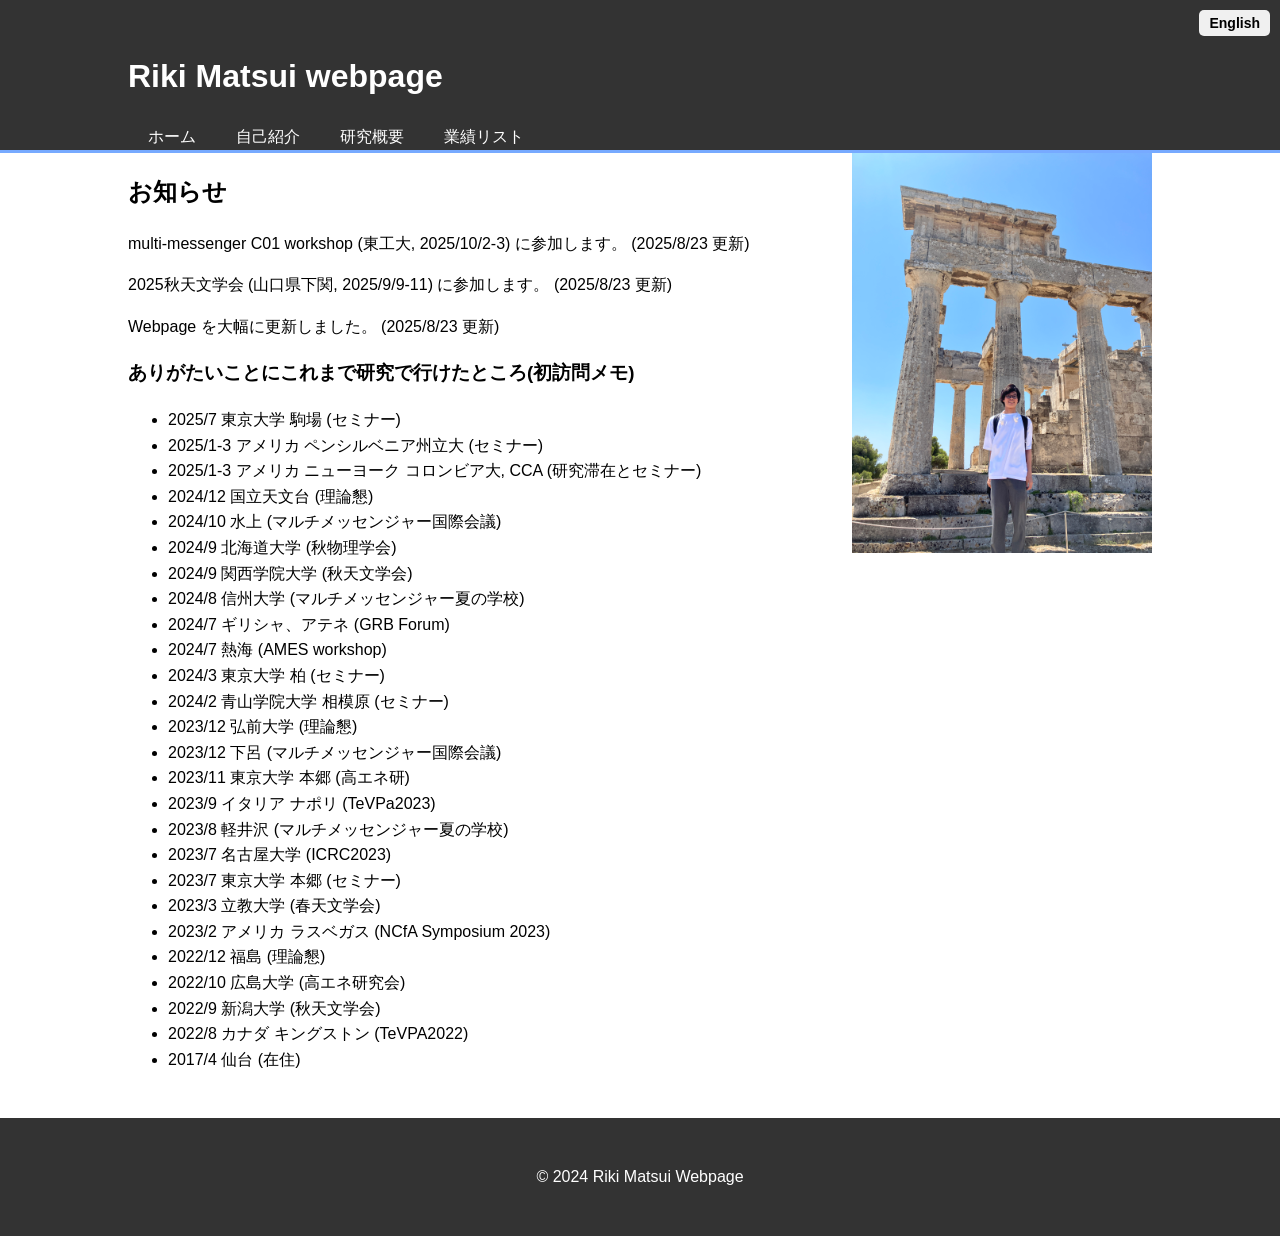
==== index.html @ 95a19906 "Update index.html" ====
<!DOCTYPE html>
<html lang="ja">
<head>
    <meta charset="UTF-8">
    <meta name="viewport" content="width=device-width, initial-scale=1.0">
    <title>Riki Matsui webpage</title>
    <link rel="stylesheet" href="./Japanese/style.css">
</head>
<body>
    <div class="language-switch">
        <a href="./English/index.html">English</a>
    </div>
    <header>
        <div class="container">
            <h1>Riki Matsui webpage</h1>
            <ul>
                <li><a href="index.html">ホーム</a></li>
                <li><a href="./Japanese/myself.html">自己紹介</a></li>
                <li><a href="./Japanese/research.html">研究概要</a></li>
                <li><a href="./Japanese/presentation.html">業績リスト</a></li>
            </ul>
        </div>
    </header>
    <div class="container">
        <img src="./photo.JPG" alt="ギリシャ エギナ島にて" class="image">
        <section id="about">
            <h2>お知らせ</h2>
            <p> multi-messenger C01 workshop (東工大, 2025/10/2-3) に参加します。 (2025/8/23 更新) </p>
            <p> 2025秋天文学会 (山口県下関, 2025/9/9-11) に参加します。 (2025/8/23 更新) </p>
            <p> Webpage を大幅に更新しました。 (2025/8/23 更新) </p>
        </section>

        </section>
            <h3>ありがたいことにこれまで研究で行けたところ(初訪問メモ)</h3>
            <ul>
                <li> 2025/7 東京大学 駒場 (セミナー)</a> </li>
                <li> 2025/1-3 アメリカ ペンシルベニア州立大 (セミナー)</a> </li>
                <li> 2025/1-3 アメリカ ニューヨーク コロンビア大, CCA (研究滞在とセミナー)</a> </li>
                <li> 2024/12 国立天文台 (理論懇)</a> </li>
                <li> 2024/10 水上 (マルチメッセンジャー国際会議)</a> </li>
                <li> 2024/9 北海道大学 (秋物理学会)</a> </li>
                <li> 2024/9 関西学院大学 (秋天文学会)</a> </li>
                <li> 2024/8 信州大学 (マルチメッセンジャー夏の学校)</a> </li>
                <li> 2024/7 ギリシャ、アテネ (GRB Forum)</a> </li>
                <li> 2024/7 熱海 (AMES workshop)</a> </li>
                <li> 2024/3 東京大学 柏 (セミナー)</a> </li>
                <li> 2024/2 青山学院大学 相模原 (セミナー)</a> </li>
                <li> 2023/12 弘前大学 (理論懇)</a> </li>
                <li> 2023/12 下呂 (マルチメッセンジャー国際会議)</a> </li>
                <li> 2023/11 東京大学 本郷 (高エネ研)</a> </li>
                <li> 2023/9 イタリア ナポリ (TeVPa2023)</a> </li>
                <li> 2023/8 軽井沢 (マルチメッセンジャー夏の学校)</a> </li>
                <li> 2023/7 名古屋大学 (ICRC2023)</a> </li>
                <li> 2023/7 東京大学 本郷 (セミナー)</a> </li>
                <li> 2023/3 立教大学 (春天文学会)</a> </li>
                <li> 2023/2 アメリカ ラスベガス (NCfA Symposium 2023)</a> </li>
                <li> 2022/12 福島 (理論懇)</a> </li>
                <li> 2022/10 広島大学 (高エネ研究会)</a> </li>
                <li> 2022/9 新潟大学 (秋天文学会)</a> </li>
                <li> 2022/8 カナダ キングストン (TeVPA2022)</a> </li>
                <li> 2017/4 仙台 (在住)</a> </li>

                </ul>
            
            
        </section>
    </div>
    <footer>
        <p>&copy; 2024 Riki Matsui Webpage</p>
    </footer>
</body>
</html>
---- Japanese/style.css ----
body {
    font-family: Arial, sans-serif;
    line-height: 1.6;
    margin: 0;
    padding: 0;
}
.container {
    width: 80%;
    margin: auto;
    overflow: hidden;
}
header {
    background: #333;
    color: #fff;
    padding-top: 30px;
    min-height: 70px;
    border-bottom: #77aaff 3px solid;
}
header a {
    color: #fff;
    text-decoration: none;
    text-transform: uppercase;
    font-size: 16px;
}
header ul {
    padding: 0;
    list-style: none;
}
header li {
    float: left;
    display: inline;
    padding: 0 20px 0 20px;
}
footer {
    background: #333;
    color: #fff;
    text-align: center;
    padding: 30px;
    margin-top: 30px;
}
.image {
    width: 300px;
    height: auto;
    float: right;
    margin-left: 20px;
}
.language-switch {
    position: absolute;
    top: 10px;
    right: 10px;
    z-index: 1000;
}

.language-switch a {
    text-decoration: none;
    color: #000;
    background-color: #f0f0f0;
    padding: 5px 10px;
    border-radius: 5px;
    font-size: 14px;
    font-weight: bold;
}

.language-switch a:hover {
    background-color: #ddd;
}
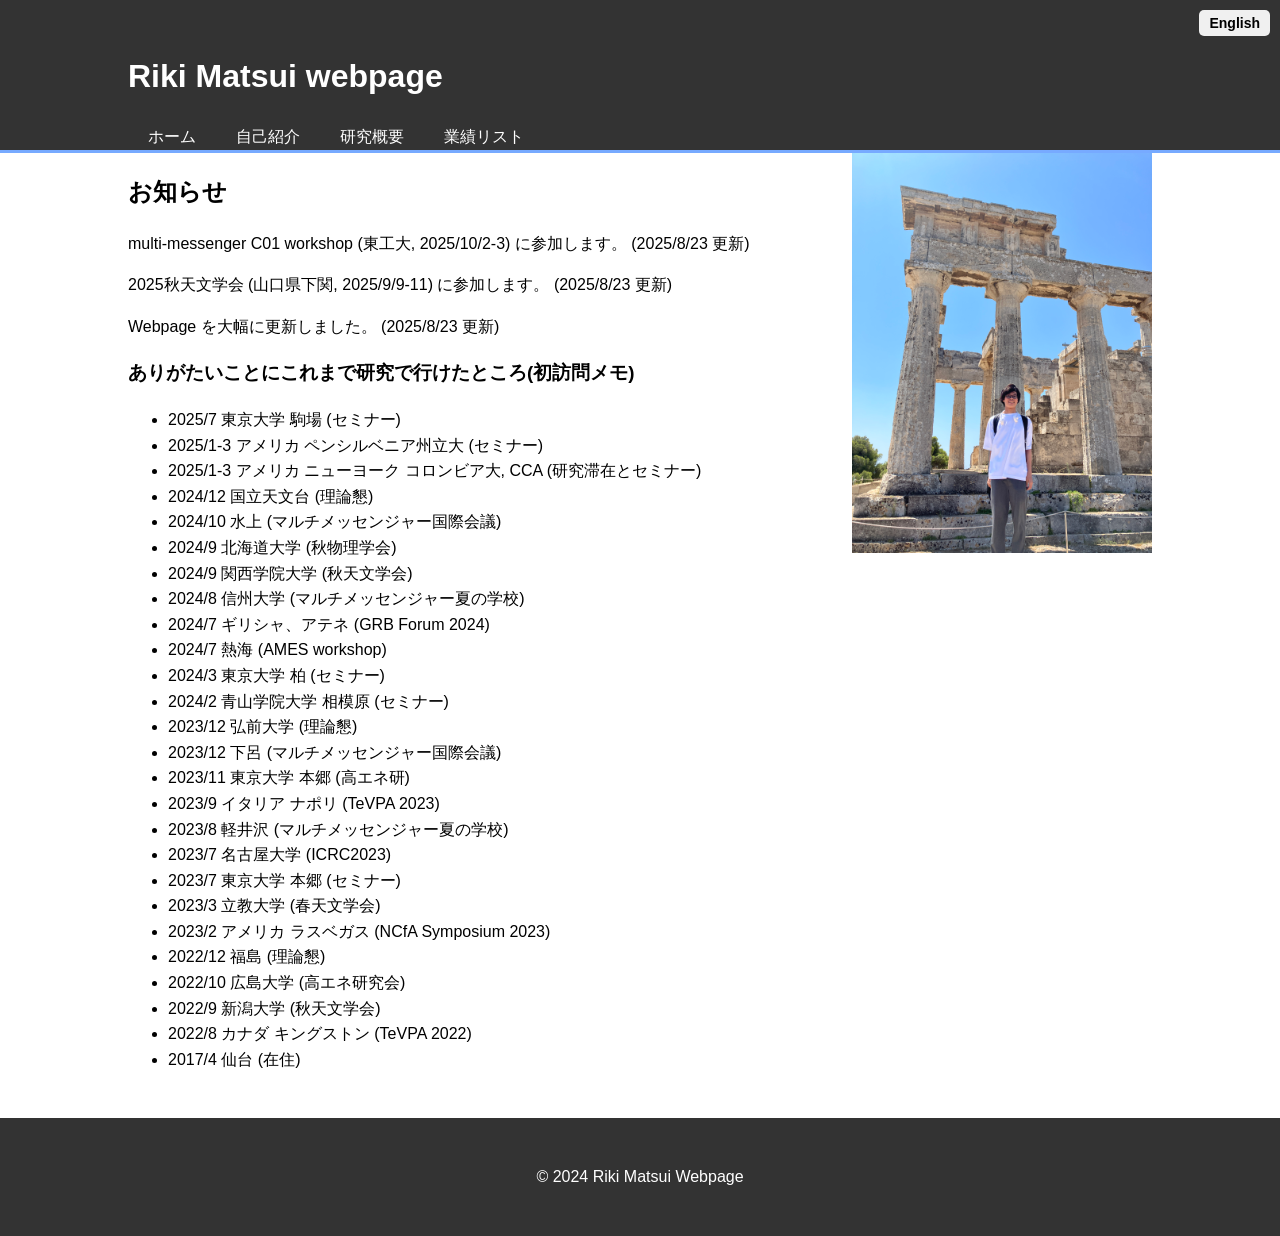
==== commit f98b840f: "update" ====
--- a/index.html
+++ b/index.html
@@ -41,14 +41,14 @@
                 <li> 2024/9 北海道大学 (秋物理学会)</a> </li>
                 <li> 2024/9 関西学院大学 (秋天文学会)</a> </li>
                 <li> 2024/8 信州大学 (マルチメッセンジャー夏の学校)</a> </li>
-                <li> 2024/7 ギリシャ、アテネ (GRB Forum)</a> </li>
+                <li> 2024/7 ギリシャ、アテネ (GRB Forum 2024)</a> </li>
                 <li> 2024/7 熱海 (AMES workshop)</a> </li>
                 <li> 2024/3 東京大学 柏 (セミナー)</a> </li>
                 <li> 2024/2 青山学院大学 相模原 (セミナー)</a> </li>
                 <li> 2023/12 弘前大学 (理論懇)</a> </li>
                 <li> 2023/12 下呂 (マルチメッセンジャー国際会議)</a> </li>
                 <li> 2023/11 東京大学 本郷 (高エネ研)</a> </li>
-                <li> 2023/9 イタリア ナポリ (TeVPa2023)</a> </li>
+                <li> 2023/9 イタリア ナポリ (TeVPA 2023)</a> </li>
                 <li> 2023/8 軽井沢 (マルチメッセンジャー夏の学校)</a> </li>
                 <li> 2023/7 名古屋大学 (ICRC2023)</a> </li>
                 <li> 2023/7 東京大学 本郷 (セミナー)</a> </li>
@@ -57,7 +57,7 @@
                 <li> 2022/12 福島 (理論懇)</a> </li>
                 <li> 2022/10 広島大学 (高エネ研究会)</a> </li>
                 <li> 2022/9 新潟大学 (秋天文学会)</a> </li>
-                <li> 2022/8 カナダ キングストン (TeVPA2022)</a> </li>
+                <li> 2022/8 カナダ キングストン (TeVPA 2022)</a> </li>
                 <li> 2017/4 仙台 (在住)</a> </li>
 
                 </ul>
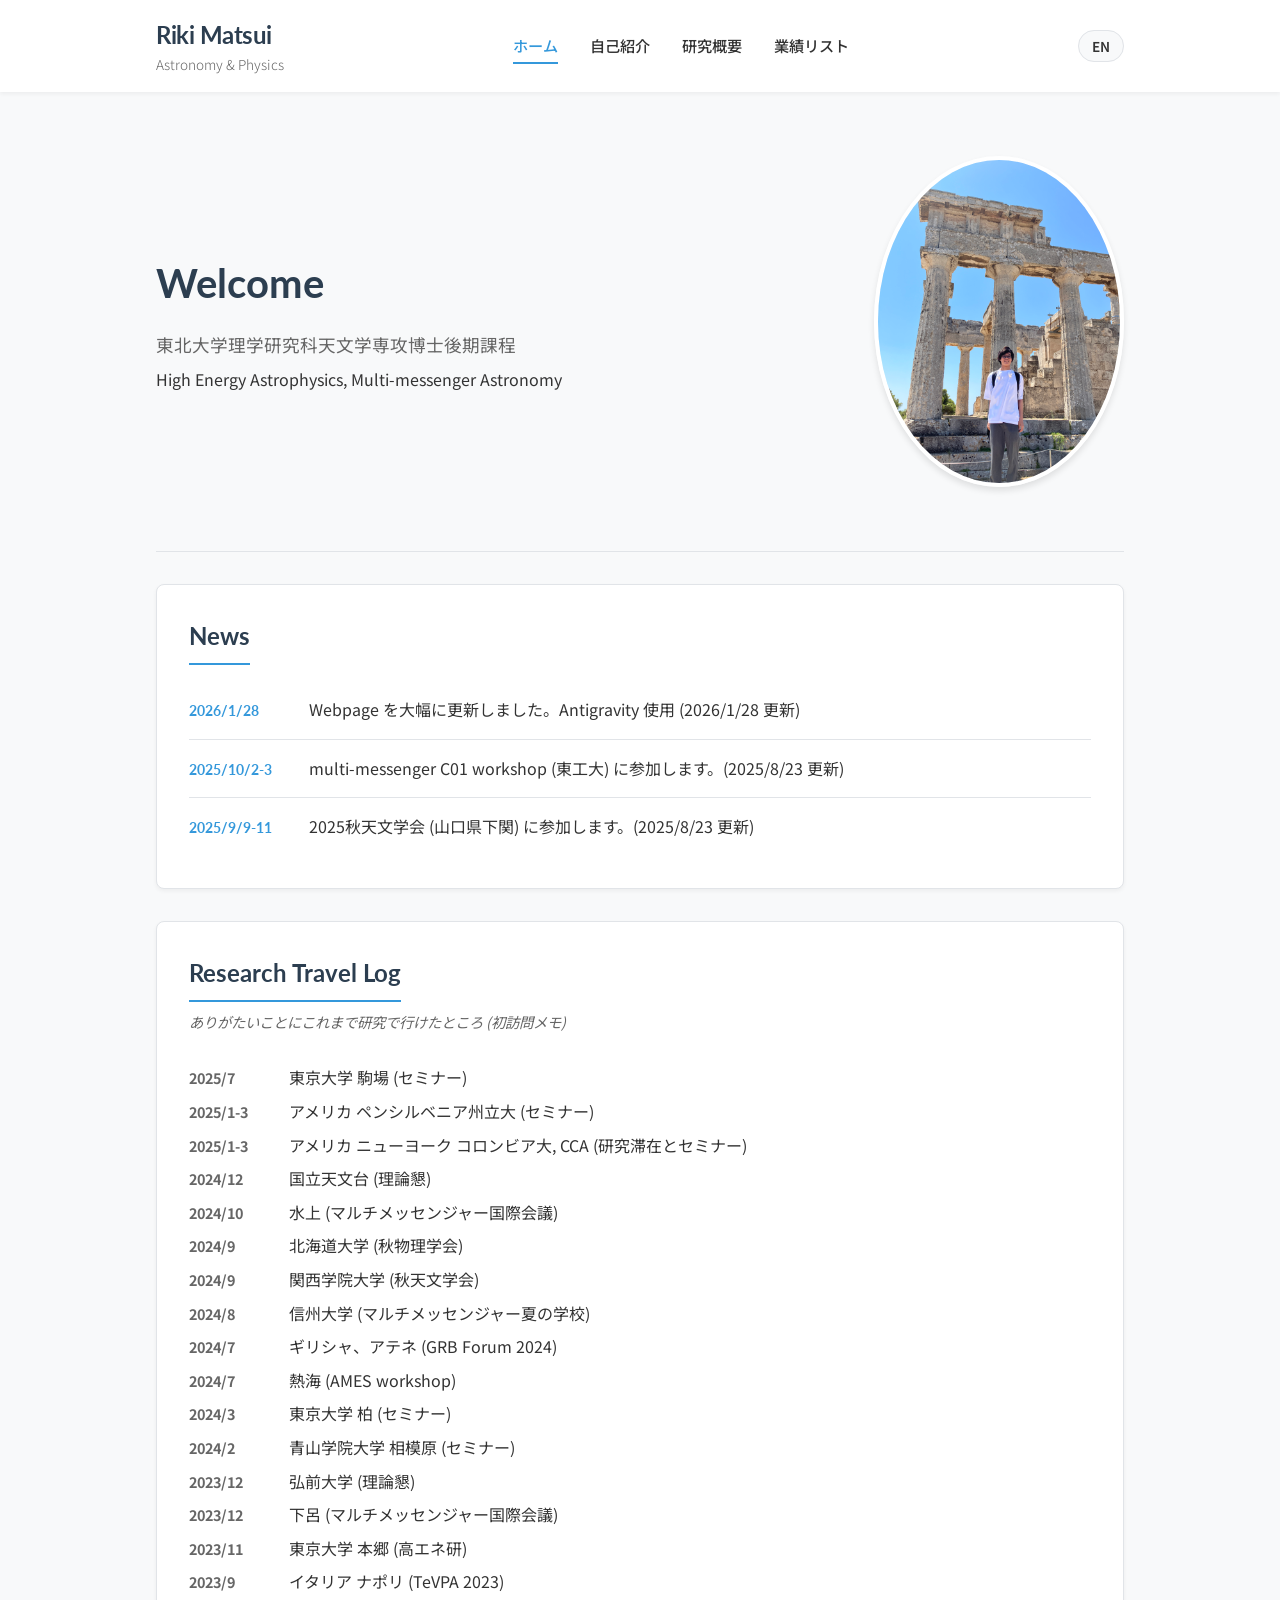
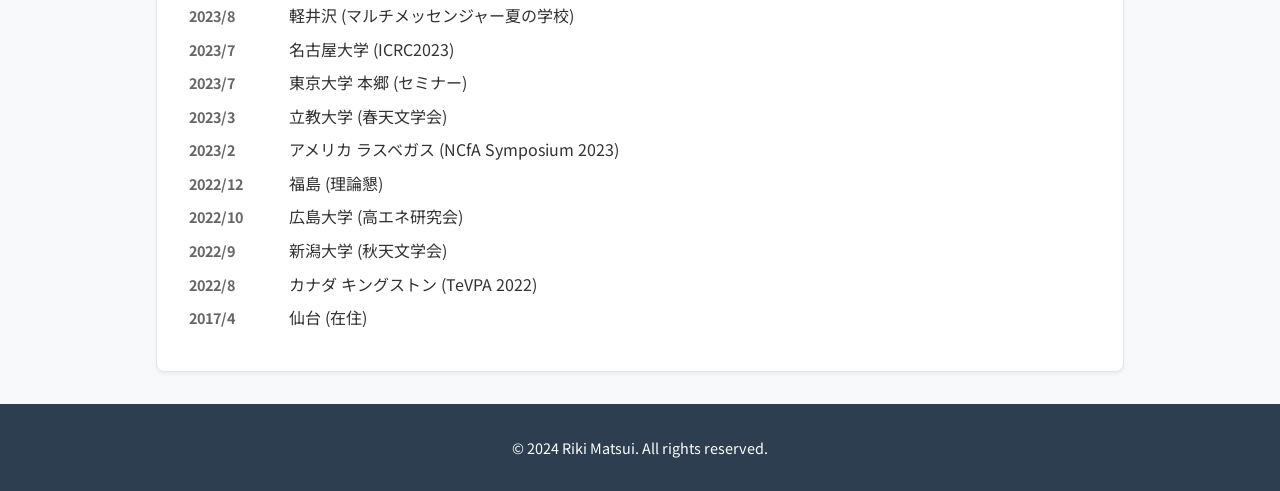
==== commit ef20b6d7: "feat: Redesign website with modern CSS, Flexbox/Grid layout, and updated content" ====
--- a/index.html
+++ b/index.html
@@ -1,72 +1,108 @@
 <!DOCTYPE html>
 <html lang="ja">
+
 <head>
     <meta charset="UTF-8">
     <meta name="viewport" content="width=device-width, initial-scale=1.0">
-    <title>Riki Matsui webpage</title>
+    <title>Riki Matsui | Astronomy & Physics</title>
+    <link rel="preconnect" href="https://fonts.googleapis.com">
+    <link rel="preconnect" href="https://fonts.gstatic.com" crossorigin>
+    <link
+        href="https://fonts.googleapis.com/css2?family=Lato:wght@300;400;700&family=Noto+Sans+JP:wght@300;400;500;700&display=swap"
+        rel="stylesheet">
     <link rel="stylesheet" href="./Japanese/style.css">
 </head>
+
 <body>
-    <div class="language-switch">
-        <a href="./English/index.html">English</a>
+    <div class="main-wrapper">
+        <header class="site-header">
+            <div class="container header-container">
+                <div class="logo">
+                    <h1>Riki Matsui</h1>
+                    <span class="subtitle">Astronomy & Physics</span>
+                </div>
+                <nav class="main-nav">
+                    <ul>
+                        <li><a href="index.html" class="active">ホーム</a></li>
+                        <li><a href="./Japanese/myself.html">自己紹介</a></li>
+                        <li><a href="./Japanese/research.html">研究概要</a></li>
+                        <li><a href="./Japanese/presentation.html">業績リスト</a></li>
+                    </ul>
+                </nav>
+                <div class="language-switch">
+                    <a href="./English/index.html">EN</a>
+                </div>
+            </div>
+        </header>
+
+        <main class="container content-container">
+            <section class="hero-section">
+                <div class="hero-text">
+                    <h2>Welcome</h2>
+                    <p class="intro-lead">東北大学理学研究科天文学専攻博士後期課程</p>
+                    <p>High Energy Astrophysics, Multi-messenger Astronomy</p>
+                </div>
+                <div class="hero-image">
+                    <img src="./photo.JPG" alt="Profile Photo" class="profile-img">
+                </div>
+            </section>
+
+            <section id="news" class="section-card">
+                <h2 class="section-title">News</h2>
+                <div class="news-list">
+                    <article class="news-item">
+                        <span class="date">2026/1/28</span>
+                        <p>Webpage を大幅に更新しました。Antigravity 使用 (2026/1/28 更新)</p>
+                    </article>
+                    <article class="news-item">
+                        <span class="date">2025/10/2-3</span>
+                        <p>multi-messenger C01 workshop (東工大) に参加します。(2025/8/23 更新)</p>
+                    </article>
+                    <article class="news-item">
+                        <span class="date">2025/9/9-11</span>
+                        <p>2025秋天文学会 (山口県下関) に参加します。(2025/8/23 更新)</p>
+                    </article>
+                </div>
+            </section>
+
+            <section id="travel" class="section-card">
+                <h2 class="section-title">Research Travel Log</h2>
+                <p class="section-subtitle">ありがたいことにこれまで研究で行けたところ (初訪問メモ)</p>
+                <ul class="travel-list">
+                    <li><span class="date">2025/7</span> 東京大学 駒場 (セミナー)</li>
+                    <li><span class="date">2025/1-3</span> アメリカ ペンシルベニア州立大 (セミナー)</li>
+                    <li><span class="date">2025/1-3</span> アメリカ ニューヨーク コロンビア大, CCA (研究滞在とセミナー)</li>
+                    <li><span class="date">2024/12</span> 国立天文台 (理論懇)</li>
+                    <li><span class="date">2024/10</span> 水上 (マルチメッセンジャー国際会議)</li>
+                    <li><span class="date">2024/9</span> 北海道大学 (秋物理学会)</li>
+                    <li><span class="date">2024/9</span> 関西学院大学 (秋天文学会)</li>
+                    <li><span class="date">2024/8</span> 信州大学 (マルチメッセンジャー夏の学校)</li>
+                    <li><span class="date">2024/7</span> ギリシャ、アテネ (GRB Forum 2024)</li>
+                    <li><span class="date">2024/7</span> 熱海 (AMES workshop)</li>
+                    <li><span class="date">2024/3</span> 東京大学 柏 (セミナー)</li>
+                    <li><span class="date">2024/2</span> 青山学院大学 相模原 (セミナー)</li>
+                    <li><span class="date">2023/12</span> 弘前大学 (理論懇)</li>
+                    <li><span class="date">2023/12</span> 下呂 (マルチメッセンジャー国際会議)</li>
+                    <li><span class="date">2023/11</span> 東京大学 本郷 (高エネ研)</li>
+                    <li><span class="date">2023/9</span> イタリア ナポリ (TeVPA 2023)</li>
+                    <li><span class="date">2023/8</span> 軽井沢 (マルチメッセンジャー夏の学校)</li>
+                    <li><span class="date">2023/7</span> 名古屋大学 (ICRC2023)</li>
+                    <li><span class="date">2023/7</span> 東京大学 本郷 (セミナー)</li>
+                    <li><span class="date">2023/3</span> 立教大学 (春天文学会)</li>
+                    <li><span class="date">2023/2</span> アメリカ ラスベガス (NCfA Symposium 2023)</li>
+                    <li><span class="date">2022/12</span> 福島 (理論懇)</li>
+                    <li><span class="date">2022/10</span> 広島大学 (高エネ研究会)</li>
+                    <li><span class="date">2022/9</span> 新潟大学 (秋天文学会)</li>
+                    <li><span class="date">2022/8</span> カナダ キングストン (TeVPA 2022)</li>
+                    <li><span class="date">2017/4</span> 仙台 (在住)</li>
+                </ul>
+            </section>
+        </main>
+
+        <footer class="site-footer">
+            <p>&copy; 2024 Riki Matsui. All rights reserved.</p>
+        </footer>
     </div>
-    <header>
-        <div class="container">
-            <h1>Riki Matsui webpage</h1>
-            <ul>
-                <li><a href="index.html">ホーム</a></li>
-                <li><a href="./Japanese/myself.html">自己紹介</a></li>
-                <li><a href="./Japanese/research.html">研究概要</a></li>
-                <li><a href="./Japanese/presentation.html">業績リスト</a></li>
-            </ul>
-        </div>
-    </header>
-    <div class="container">
-        <img src="./photo.JPG" alt="ギリシャ エギナ島にて" class="image">
-        <section id="about">
-            <h2>お知らせ</h2>
-            <p> multi-messenger C01 workshop (東工大, 2025/10/2-3) に参加します。 (2025/8/23 更新) </p>
-            <p> 2025秋天文学会 (山口県下関, 2025/9/9-11) に参加します。 (2025/8/23 更新) </p>
-            <p> Webpage を大幅に更新しました。 (2025/8/23 更新) </p>
-        </section>
+</body>
 
-        </section>
-            <h3>ありがたいことにこれまで研究で行けたところ(初訪問メモ)</h3>
-            <ul>
-                <li> 2025/7 東京大学 駒場 (セミナー)</a> </li>
-                <li> 2025/1-3 アメリカ ペンシルベニア州立大 (セミナー)</a> </li>
-                <li> 2025/1-3 アメリカ ニューヨーク コロンビア大, CCA (研究滞在とセミナー)</a> </li>
-                <li> 2024/12 国立天文台 (理論懇)</a> </li>
-                <li> 2024/10 水上 (マルチメッセンジャー国際会議)</a> </li>
-                <li> 2024/9 北海道大学 (秋物理学会)</a> </li>
-                <li> 2024/9 関西学院大学 (秋天文学会)</a> </li>
-                <li> 2024/8 信州大学 (マルチメッセンジャー夏の学校)</a> </li>
-                <li> 2024/7 ギリシャ、アテネ (GRB Forum 2024)</a> </li>
-                <li> 2024/7 熱海 (AMES workshop)</a> </li>
-                <li> 2024/3 東京大学 柏 (セミナー)</a> </li>
-                <li> 2024/2 青山学院大学 相模原 (セミナー)</a> </li>
-                <li> 2023/12 弘前大学 (理論懇)</a> </li>
-                <li> 2023/12 下呂 (マルチメッセンジャー国際会議)</a> </li>
-                <li> 2023/11 東京大学 本郷 (高エネ研)</a> </li>
-                <li> 2023/9 イタリア ナポリ (TeVPA 2023)</a> </li>
-                <li> 2023/8 軽井沢 (マルチメッセンジャー夏の学校)</a> </li>
-                <li> 2023/7 名古屋大学 (ICRC2023)</a> </li>
-                <li> 2023/7 東京大学 本郷 (セミナー)</a> </li>
-                <li> 2023/3 立教大学 (春天文学会)</a> </li>
-                <li> 2023/2 アメリカ ラスベガス (NCfA Symposium 2023)</a> </li>
-                <li> 2022/12 福島 (理論懇)</a> </li>
-                <li> 2022/10 広島大学 (高エネ研究会)</a> </li>
-                <li> 2022/9 新潟大学 (秋天文学会)</a> </li>
-                <li> 2022/8 カナダ キングストン (TeVPA 2022)</a> </li>
-                <li> 2017/4 仙台 (在住)</a> </li>
-
-                </ul>
-            
-            
-        </section>
-    </div>
-    <footer>
-        <p>&copy; 2024 Riki Matsui Webpage</p>
-    </footer>
-</body>
-</html>
+</html>
--- a/Japanese/style.css
+++ b/Japanese/style.css
@@ -1,66 +1,307 @@
-body {
-    font-family: Arial, sans-serif;
-    line-height: 1.6;
+:root {
+    /* Colors */
+    --primary-color: #2c3e50;
+    --secondary-color: #3498db;
+    --accent-color: #e74c3c;
+    --text-color: #333333;
+    --text-light: #666666;
+    --bg-color: #f8f9fa;
+    --card-bg: #ffffff;
+    --border-color: #e1e4e8;
+    
+    /* Typography */
+    --font-heading: 'Lato', sans-serif;
+    --font-body: 'Noto Sans JP', sans-serif;
+    
+    /* Spacing */
+    --spacing-xs: 0.5rem;
+    --spacing-sm: 1rem;
+    --spacing-md: 2rem;
+    --spacing-lg: 4rem;
+    
+    /* Shadows */
+    --shadow-sm: 0 2px 4px rgba(0,0,0,0.05);
+    --shadow-md: 0 4px 6px rgba(0,0,0,0.1);
+    --shadow-lg: 0 10px 15px rgba(0,0,0,0.1);
+}
+
+/* Reset & Base */
+* {
+    box-sizing: border-box;
     margin: 0;
     padding: 0;
 }
+
+body {
+    font-family: var(--font-body);
+    line-height: 1.6;
+    color: var(--text-color);
+    background-color: var(--bg-color);
+    -webkit-font-smoothing: antialiased;
+}
+
+img {
+    max-width: 100%;
+    height: auto;
+    display: block;
+}
+
+a {
+    text-decoration: none;
+    color: var(--secondary-color);
+    transition: color 0.3s ease;
+}
+
+a:hover {
+    color: var(--primary-color);
+}
+
+ul {
+    list-style: none;
+}
+
+/* Layout */
 .container {
-    width: 80%;
-    margin: auto;
-    overflow: hidden;
-}
-header {
-    background: #333;
+    width: 90%;
+    max-width: 1000px;
+    margin: 0 auto;
+    padding: 0 var(--spacing-sm);
+}
+
+.main-wrapper {
+    display: flex;
+    flex-direction: column;
+    min-height: 100vh;
+}
+
+/* Header */
+.site-header {
+    background: #fff;
+    box-shadow: var(--shadow-sm);
+    position: sticky;
+    top: 0;
+    z-index: 100;
+    padding: var(--spacing-sm) 0;
+}
+
+.header-container {
+    display: flex;
+    justify-content: space-between;
+    align-items: center;
+}
+
+.logo h1 {
+    font-family: var(--font-heading);
+    font-weight: 700;
+    font-size: 1.5rem;
+    color: var(--primary-color);
+    letter-spacing: -0.5px;
+}
+
+.logo .subtitle {
+    display: block;
+    font-size: 0.85rem;
+    color: var(--text-light);
+    font-weight: 300;
+}
+
+/* Navigation */
+.main-nav ul {
+    display: flex;
+    gap: var(--spacing-md);
+}
+
+.main-nav a {
+    color: var(--text-color);
+    font-weight: 500;
+    font-size: 0.95rem;
+    padding: 0.5rem 0;
+    position: relative;
+}
+
+.main-nav a:hover, .main-nav a.active {
+    color: var(--secondary-color);
+}
+
+.main-nav a::after {
+    content: '';
+    position: absolute;
+    bottom: 0;
+    left: 0;
+    width: 0;
+    height: 2px;
+    background: var(--secondary-color);
+    transition: width 0.3s ease;
+}
+
+.main-nav a:hover::after, .main-nav a.active::after {
+    width: 100%;
+}
+
+.language-switch a {
+    background: var(--bg-color);
+    color: var(--text-color);
+    padding: 0.3rem 0.8rem;
+    border-radius: 20px;
+    font-size: 0.85rem;
+    font-weight: 600;
+    border: 1px solid var(--border-color);
+}
+
+.language-switch a:hover {
+    background: var(--secondary-color);
     color: #fff;
-    padding-top: 30px;
-    min-height: 70px;
-    border-bottom: #77aaff 3px solid;
-}
-header a {
-    color: #fff;
-    text-decoration: none;
-    text-transform: uppercase;
-    font-size: 16px;
-}
-header ul {
-    padding: 0;
-    list-style: none;
-}
-header li {
-    float: left;
-    display: inline;
-    padding: 0 20px 0 20px;
-}
-footer {
-    background: #333;
+    border-color: var(--secondary-color);
+}
+
+/* Hero Section */
+.hero-section {
+    display: flex;
+    align-items: center;
+    gap: var(--spacing-lg);
+    padding: var(--spacing-lg) 0;
+    margin-bottom: var(--spacing-md);
+    border-bottom: 1px solid var(--border-color);
+}
+
+.hero-text {
+    flex: 1;
+}
+
+.hero-text h2 {
+    font-family: var(--font-heading);
+    font-size: 2.5rem;
+    margin-bottom: var(--spacing-sm);
+    color: var(--primary-color);
+}
+
+.hero-text .intro-lead {
+    font-size: 1.1rem;
+    color: var(--text-light);
+    margin-bottom: var(--spacing-xs);
+}
+
+.hero-image {
+    flex: 0 0 250px;
+}
+
+.profile-img {
+    width: 100%;
+    border-radius: 50%;
+    box-shadow: var(--shadow-md);
+    border: 4px solid #fff;
+}
+
+/* Sections */
+.section-card {
+    background: var(--card-bg);
+    border-radius: 8px;
+    padding: var(--spacing-md);
+    margin-bottom: var(--spacing-md);
+    box-shadow: var(--shadow-sm);
+    border: 1px solid var(--border-color);
+}
+
+.section-title {
+    font-family: var(--font-heading);
+    font-size: 1.5rem;
+    margin-bottom: var(--spacing-md);
+    padding-bottom: var(--spacing-xs);
+    border-bottom: 2px solid var(--secondary-color);
+    display: inline-block;
+    color: var(--primary-color);
+}
+
+.section-subtitle {
+    margin-top: -1.5rem;
+    margin-bottom: var(--spacing-md);
+    color: var(--text-light);
+    font-size: 0.9rem;
+    font-style: italic;
+}
+
+/* News List */
+.news-list {
+    display: flex;
+    flex-direction: column;
+    gap: var(--spacing-sm);
+}
+
+.news-item {
+    display: flex;
+    align-items: baseline;
+    padding-bottom: var(--spacing-sm);
+    border-bottom: 1px solid var(--border-color);
+}
+
+.news-item:last-child {
+    border-bottom: none;
+}
+
+.news-item .date {
+    flex: 0 0 120px;
+    font-family: var(--font-heading);
+    font-weight: 700;
+    color: var(--secondary-color);
+    font-size: 0.9rem;
+}
+
+/* Travel List */
+.travel-list li {
+    margin-bottom: var(--spacing-xs);
+    display: flex;
+    align-items: baseline;
+}
+
+.travel-list .date {
+    display: inline-block;
+    width: 100px;
+    font-weight: 700;
+    color: var(--text-light);
+    font-size: 0.9rem;
+    flex-shrink: 0;
+}
+
+/* Footer */
+.site-footer {
+    margin-top: auto;
+    background: var(--primary-color);
     color: #fff;
     text-align: center;
-    padding: 30px;
-    margin-top: 30px;
-}
-.image {
-    width: 300px;
-    height: auto;
-    float: right;
-    margin-left: 20px;
-}
-.language-switch {
-    position: absolute;
-    top: 10px;
-    right: 10px;
-    z-index: 1000;
-}
-
-.language-switch a {
-    text-decoration: none;
-    color: #000;
-    background-color: #f0f0f0;
-    padding: 5px 10px;
-    border-radius: 5px;
-    font-size: 14px;
-    font-weight: bold;
-}
-
-.language-switch a:hover {
-    background-color: #ddd;
+    padding: var(--spacing-md) 0;
+    font-size: 0.9rem;
+}
+
+/* Responsive */
+@media (max-width: 768px) {
+    .header-container {
+        flex-direction: column;
+        gap: var(--spacing-sm);
+    }
+    
+    .hero-section {
+        flex-direction: column-reverse;
+        text-align: center;
+        padding: var(--spacing-md) 0;
+    }
+    
+    .hero-image {
+        flex: 0 0 150px;
+        width: 150px;
+    }
+    
+    .main-nav ul {
+        flex-wrap: wrap;
+        justify-content: center;
+        gap: var(--spacing-sm);
+    }
+    
+    .news-item {
+        flex-direction: column;
+        gap: 5px;
+    }
+
+    .section-card {
+        padding: var(--spacing-sm);
+    }
 }
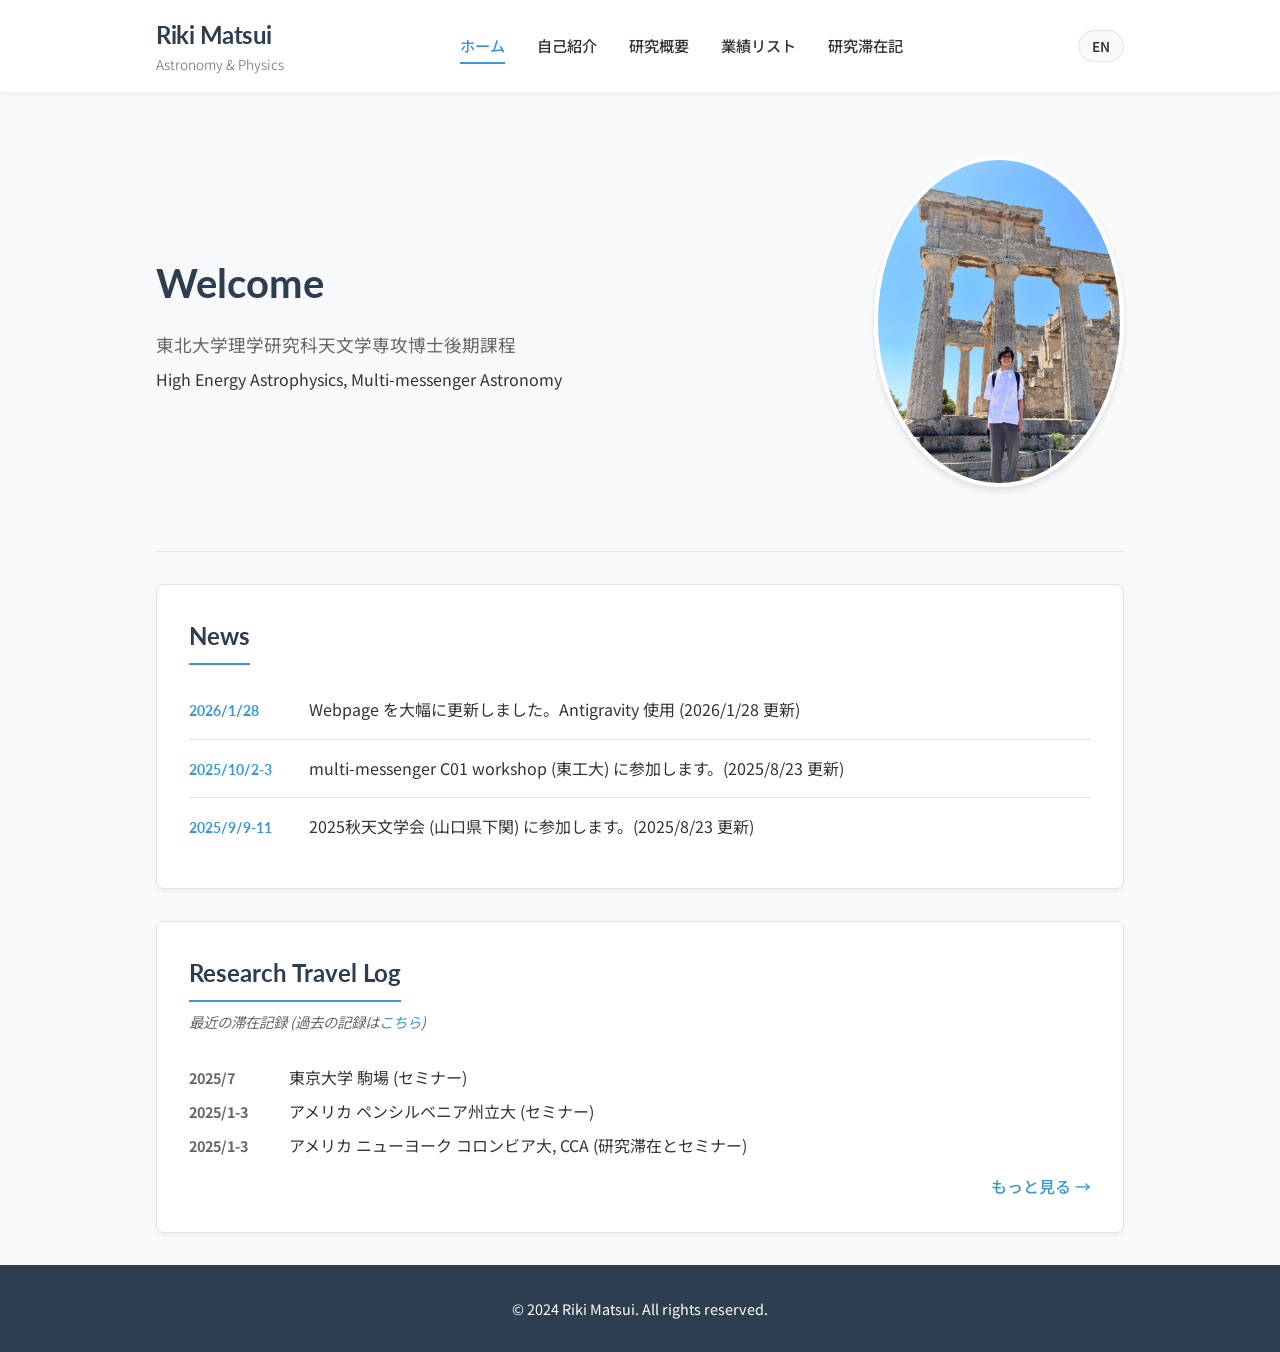
==== commit bcd38927: "feat: Separate research travel log into dedicated pages with compact single-column layout" ====
--- a/index.html
+++ b/index.html
@@ -27,6 +27,7 @@
                         <li><a href="./Japanese/myself.html">自己紹介</a></li>
                         <li><a href="./Japanese/research.html">研究概要</a></li>
                         <li><a href="./Japanese/presentation.html">業績リスト</a></li>
+                        <li><a href="./Japanese/log.html">研究滞在記</a></li>
                     </ul>
                 </nav>
                 <div class="language-switch">
@@ -67,35 +68,16 @@
 
             <section id="travel" class="section-card">
                 <h2 class="section-title">Research Travel Log</h2>
-                <p class="section-subtitle">ありがたいことにこれまで研究で行けたところ (初訪問メモ)</p>
+                <p class="section-subtitle">最近の滞在記録 (過去の記録は<a href="./Japanese/log.html">こちら</a>)</p>
                 <ul class="travel-list">
                     <li><span class="date">2025/7</span> 東京大学 駒場 (セミナー)</li>
                     <li><span class="date">2025/1-3</span> アメリカ ペンシルベニア州立大 (セミナー)</li>
                     <li><span class="date">2025/1-3</span> アメリカ ニューヨーク コロンビア大, CCA (研究滞在とセミナー)</li>
-                    <li><span class="date">2024/12</span> 国立天文台 (理論懇)</li>
-                    <li><span class="date">2024/10</span> 水上 (マルチメッセンジャー国際会議)</li>
-                    <li><span class="date">2024/9</span> 北海道大学 (秋物理学会)</li>
-                    <li><span class="date">2024/9</span> 関西学院大学 (秋天文学会)</li>
-                    <li><span class="date">2024/8</span> 信州大学 (マルチメッセンジャー夏の学校)</li>
-                    <li><span class="date">2024/7</span> ギリシャ、アテネ (GRB Forum 2024)</li>
-                    <li><span class="date">2024/7</span> 熱海 (AMES workshop)</li>
-                    <li><span class="date">2024/3</span> 東京大学 柏 (セミナー)</li>
-                    <li><span class="date">2024/2</span> 青山学院大学 相模原 (セミナー)</li>
-                    <li><span class="date">2023/12</span> 弘前大学 (理論懇)</li>
-                    <li><span class="date">2023/12</span> 下呂 (マルチメッセンジャー国際会議)</li>
-                    <li><span class="date">2023/11</span> 東京大学 本郷 (高エネ研)</li>
-                    <li><span class="date">2023/9</span> イタリア ナポリ (TeVPA 2023)</li>
-                    <li><span class="date">2023/8</span> 軽井沢 (マルチメッセンジャー夏の学校)</li>
-                    <li><span class="date">2023/7</span> 名古屋大学 (ICRC2023)</li>
-                    <li><span class="date">2023/7</span> 東京大学 本郷 (セミナー)</li>
-                    <li><span class="date">2023/3</span> 立教大学 (春天文学会)</li>
-                    <li><span class="date">2023/2</span> アメリカ ラスベガス (NCfA Symposium 2023)</li>
-                    <li><span class="date">2022/12</span> 福島 (理論懇)</li>
-                    <li><span class="date">2022/10</span> 広島大学 (高エネ研究会)</li>
-                    <li><span class="date">2022/9</span> 新潟大学 (秋天文学会)</li>
-                    <li><span class="date">2022/8</span> カナダ キングストン (TeVPA 2022)</li>
-                    <li><span class="date">2017/4</span> 仙台 (在住)</li>
                 </ul>
+                <div style="text-align: right; margin-top: 1rem;">
+                    <a href="./Japanese/log.html" style="color: var(--secondary-color); font-weight: 500;">もっと見る
+                        &rarr;</a>
+                </div>
             </section>
         </main>
 
--- a/Japanese/style.css
+++ b/Japanese/style.css
@@ -8,21 +8,21 @@
     --bg-color: #f8f9fa;
     --card-bg: #ffffff;
     --border-color: #e1e4e8;
-    
+
     /* Typography */
     --font-heading: 'Lato', sans-serif;
     --font-body: 'Noto Sans JP', sans-serif;
-    
+
     /* Spacing */
     --spacing-xs: 0.5rem;
     --spacing-sm: 1rem;
     --spacing-md: 2rem;
     --spacing-lg: 4rem;
-    
+
     /* Shadows */
-    --shadow-sm: 0 2px 4px rgba(0,0,0,0.05);
-    --shadow-md: 0 4px 6px rgba(0,0,0,0.1);
-    --shadow-lg: 0 10px 15px rgba(0,0,0,0.1);
+    --shadow-sm: 0 2px 4px rgba(0, 0, 0, 0.05);
+    --shadow-md: 0 4px 6px rgba(0, 0, 0, 0.1);
+    --shadow-lg: 0 10px 15px rgba(0, 0, 0, 0.1);
 }
 
 /* Reset & Base */
@@ -119,7 +119,8 @@
     position: relative;
 }
 
-.main-nav a:hover, .main-nav a.active {
+.main-nav a:hover,
+.main-nav a.active {
     color: var(--secondary-color);
 }
 
@@ -134,7 +135,8 @@
     transition: width 0.3s ease;
 }
 
-.main-nav a:hover::after, .main-nav a.active::after {
+.main-nav a:hover::after,
+.main-nav a.active::after {
     width: 100%;
 }
 
@@ -278,24 +280,24 @@
         flex-direction: column;
         gap: var(--spacing-sm);
     }
-    
+
     .hero-section {
         flex-direction: column-reverse;
         text-align: center;
         padding: var(--spacing-md) 0;
     }
-    
+
     .hero-image {
         flex: 0 0 150px;
         width: 150px;
     }
-    
+
     .main-nav ul {
         flex-wrap: wrap;
         justify-content: center;
         gap: var(--spacing-sm);
     }
-    
+
     .news-item {
         flex-direction: column;
         gap: 5px;
@@ -304,4 +306,110 @@
     .section-card {
         padding: var(--spacing-sm);
     }
+
+    .log-grid {
+        grid-template-columns: 1fr;
+    }
+}
+
+/* Travel Log Styles */
+.log-grid {
+    display: grid;
+    grid-template-columns: 1fr;
+    gap: 0.5rem;
+    /* Reduced from spacing-sm (1rem) */
+    margin-top: 1rem;
+}
+
+.log-card {
+    background: #fff;
+    border: 1px solid var(--border-color);
+    border-radius: 4px;
+    /* More subtle radius */
+    overflow: hidden;
+    transition: transform 0.2s, box-shadow 0.2s;
+    display: flex;
+    flex-direction: row;
+    align-items: center;
+    min-height: 50px;
+    /* Reduced min-height */
+}
+
+.log-card:hover {
+    transform: translateX(3px);
+    box-shadow: var(--shadow-sm);
+}
+
+.log-image-container {
+    width: 80px;
+    /* Smaller image width */
+    height: 100%;
+    min-height: 60px;
+    flex-shrink: 0;
+    overflow: hidden;
+    border-right: 1px solid var(--border-color);
+    display: none;
+}
+
+.log-image-container:has(img) {
+    display: block;
+}
+
+.log-image-container img {
+    width: 100%;
+    height: 100%;
+    object-fit: cover;
+}
+
+.log-content {
+    padding: 0.5rem 1rem;
+    /* Much tighter padding */
+    flex-grow: 1;
+    display: flex;
+    align-items: center;
+    gap: 1rem;
+    flex-wrap: wrap;
+}
+
+.log-date {
+    font-size: 0.8rem;
+    /* Slightly smaller */
+    color: var(--secondary-color);
+    font-weight: 700;
+    margin-bottom: 0;
+    flex: 0 0 90px;
+}
+
+.log-title {
+    font-size: 0.95rem;
+    /* Slightly smaller */
+    font-weight: 500;
+    /* Less heavy */
+    margin-bottom: 0;
+    color: var(--primary-color);
+    margin-right: auto;
+}
+
+.log-description {
+    font-size: 0.85rem;
+    color: var(--text-light);
+    margin-top: 0;
+}
+
+@media (max-width: 600px) {
+    .log-content {
+        flex-direction: column;
+        align-items: flex-start;
+        gap: 0.1rem;
+        padding: 0.5rem;
+    }
+
+    .log-date {
+        font-size: 0.75rem;
+        flex: auto;
+    }
+
+    .log-title {
+        font-size: 0.9rem;
+    }
 }
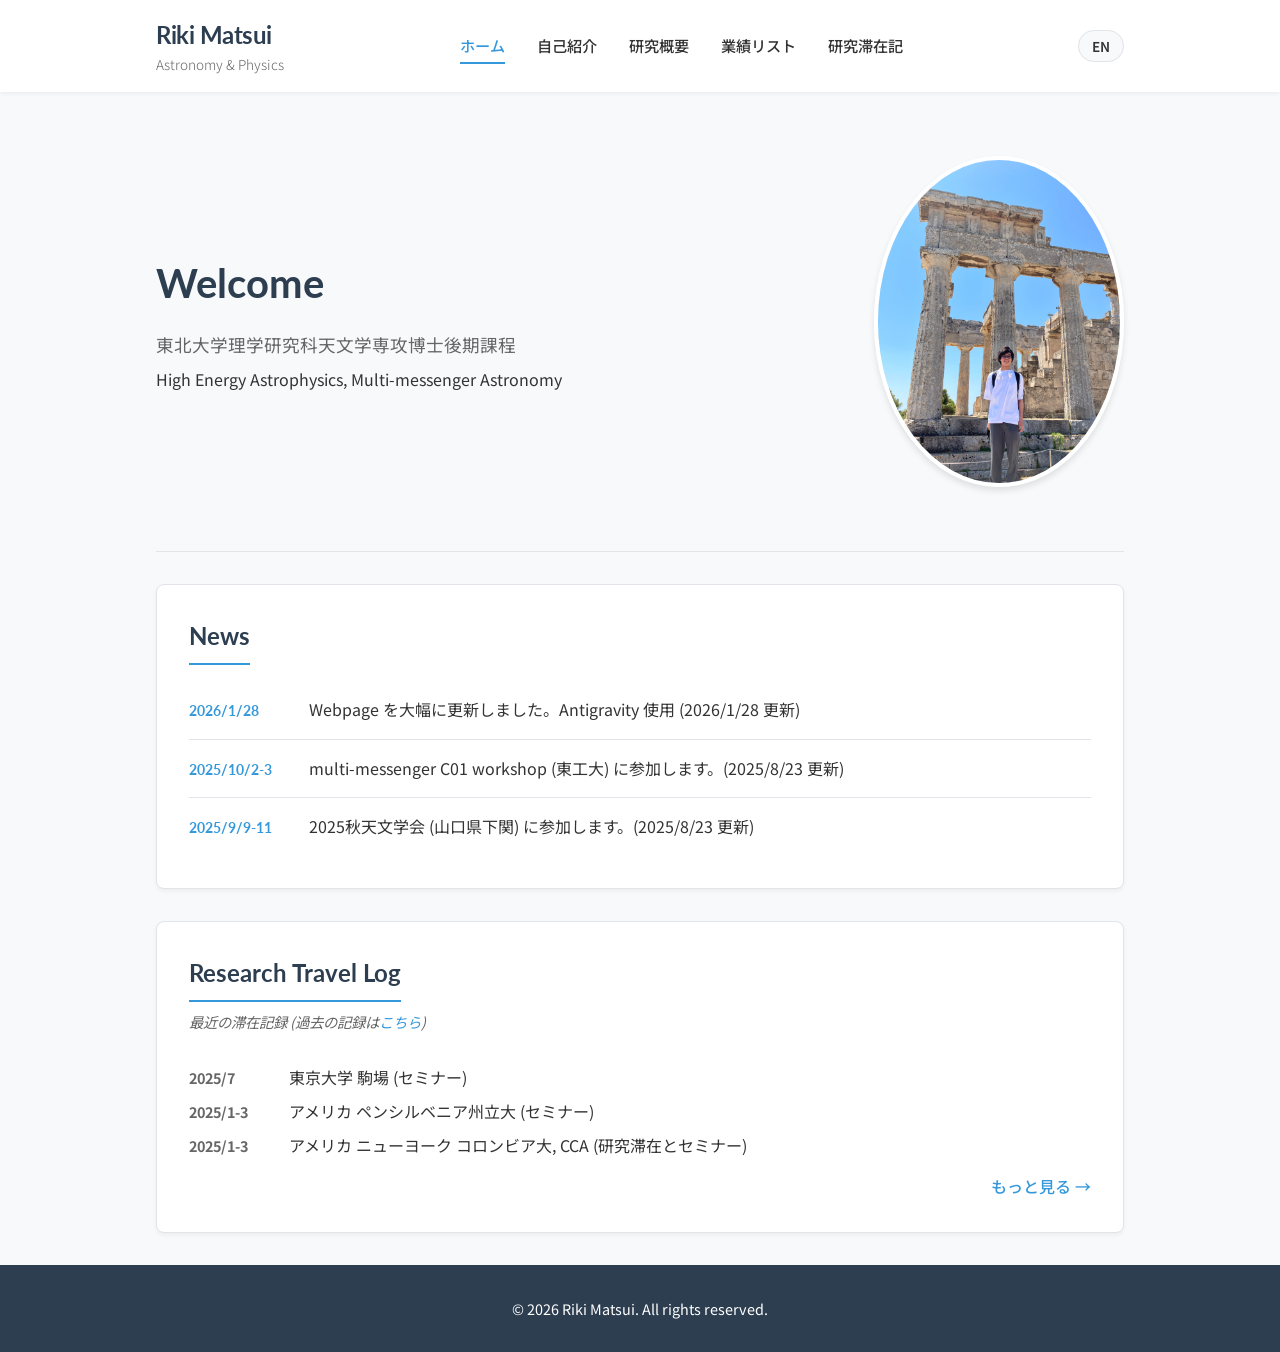
==== commit bcd51fbf: "Update copyright year to 2026 across all pages" ====
--- a/index.html
+++ b/index.html
@@ -5,6 +5,29 @@
     <meta charset="UTF-8">
     <meta name="viewport" content="width=device-width, initial-scale=1.0">
     <title>Riki Matsui | Astronomy & Physics</title>
+    <meta name="google-site-verification" content="dan_B0LjFJUZ8YL3-jYiTdDxJ4oPLtjzpQkESP8OcBo" />
+    <meta name="description"
+        content="Riki Matsui's personal website. PhD student in Astronomy at Tohoku University, specializing in High Energy Astrophysics and Multi-messenger Astronomy.">
+    <meta name="keywords"
+        content="Riki Matsui, 松井理輝, Astronomy, Physics, Tohoku University, High Energy Astrophysics, Gamma-ray Bursts, Multi-messenger Astronomy">
+    <link rel="canonical" href="https://riki-matsui.github.io/webpage/index.html">
+
+    <!-- Open Graph / Facebook -->
+    <meta property="og:type" content="website">
+    <meta property="og:url" content="https://riki-matsui.github.io/webpage/">
+    <meta property="og:title" content="Riki Matsui | Astronomy & Physics">
+    <meta property="og:description"
+        content="PhD student in Astronomy at Tohoku University. Researching High Energy Astrophysics.">
+    <meta property="og:image" content="https://riki-matsui.github.io/webpage/Japanese/images/og-image.jpg">
+
+    <!-- Twitter -->
+    <meta property="twitter:card" content="summary_large_image">
+    <meta property="twitter:url" content="https://riki-matsui.github.io/webpage/">
+    <meta property="twitter:title" content="Riki Matsui | Astronomy & Physics">
+    <meta property="twitter:description"
+        content="PhD student in Astronomy at Tohoku University. Researching High Energy Astrophysics.">
+    <meta property="twitter:image" content="https://riki-matsui.github.io/webpage/Japanese/images/og-image.jpg">
+
     <link rel="preconnect" href="https://fonts.googleapis.com">
     <link rel="preconnect" href="https://fonts.gstatic.com" crossorigin>
     <link
@@ -82,7 +105,7 @@
         </main>
 
         <footer class="site-footer">
-            <p>&copy; 2024 Riki Matsui. All rights reserved.</p>
+            <p>&copy; 2026 Riki Matsui. All rights reserved.</p>
         </footer>
     </div>
 </body>
--- a/Japanese/style.css
+++ b/Japanese/style.css
@@ -412,4 +412,33 @@
     .log-title {
         font-size: 0.9rem;
     }
+}
+
+/* Research Illustration Background */
+.research-bg {
+    position: relative;
+    padding: var(--spacing-md);
+    border-radius: 8px;
+    overflow: hidden;
+    color: var(--text-color);
+}
+
+.research-bg::before {
+    content: '';
+    position: absolute;
+    top: 0;
+    left: 0;
+    width: 100%;
+    height: 100%;
+    background-image: url('images/grb_illustration.png');
+    background-size: cover;
+    background-position: center;
+    background-repeat: no-repeat;
+    opacity: 0.25; /* Adjusted transparency for visibility behind text */
+    z-index: 1;
+}
+
+.research-bg > * {
+    position: relative;
+    z-index: 2; /* Ensure text is above the background */
 }
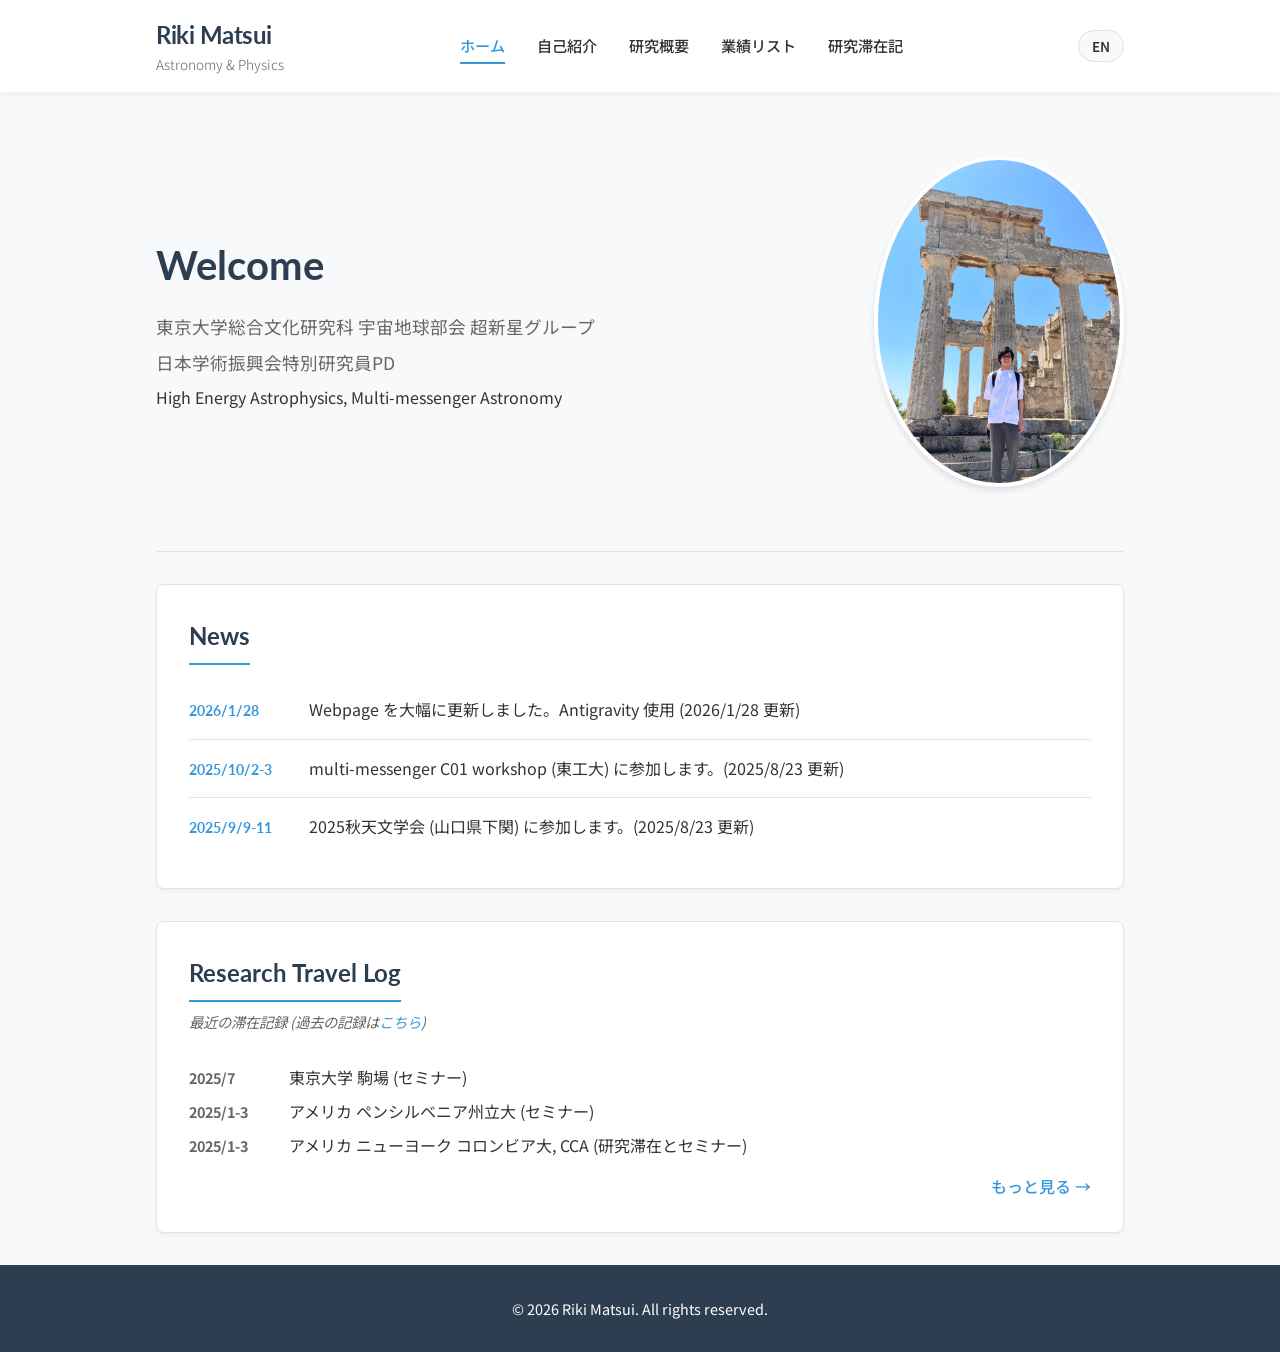
==== commit 6831fc93: "Update affiliation to UTokyo and JSPS PD status Reflect move from Tohoku University to the Universit" ====
--- a/index.html
+++ b/index.html
@@ -7,9 +7,9 @@
     <title>Riki Matsui | Astronomy & Physics</title>
     <meta name="google-site-verification" content="dan_B0LjFJUZ8YL3-jYiTdDxJ4oPLtjzpQkESP8OcBo" />
     <meta name="description"
-        content="Riki Matsui's personal website. PhD student in Astronomy at Tohoku University, specializing in High Energy Astrophysics and Multi-messenger Astronomy.">
+        content="Riki Matsui's personal website. JSPS PD Research Fellow at the University of Tokyo, specializing in High Energy Astrophysics and Multi-messenger Astronomy.">
     <meta name="keywords"
-        content="Riki Matsui, 松井理輝, Astronomy, Physics, Tohoku University, High Energy Astrophysics, Gamma-ray Bursts, Multi-messenger Astronomy">
+        content="Riki Matsui, 松井理輝, Astronomy, Physics, University of Tokyo, Tohoku University, High Energy Astrophysics, Gamma-ray Bursts, Multi-messenger Astronomy">
     <link rel="canonical" href="https://riki-matsui.github.io/webpage/index.html">
 
     <!-- Open Graph / Facebook -->
@@ -17,7 +17,7 @@
     <meta property="og:url" content="https://riki-matsui.github.io/webpage/">
     <meta property="og:title" content="Riki Matsui | Astronomy & Physics">
     <meta property="og:description"
-        content="PhD student in Astronomy at Tohoku University. Researching High Energy Astrophysics.">
+        content="JSPS PD Research Fellow at the University of Tokyo. Researching High Energy Astrophysics.">
     <meta property="og:image" content="https://riki-matsui.github.io/webpage/Japanese/images/og-image.jpg">
 
     <!-- Twitter -->
@@ -25,7 +25,7 @@
     <meta property="twitter:url" content="https://riki-matsui.github.io/webpage/">
     <meta property="twitter:title" content="Riki Matsui | Astronomy & Physics">
     <meta property="twitter:description"
-        content="PhD student in Astronomy at Tohoku University. Researching High Energy Astrophysics.">
+        content="JSPS PD Research Fellow at the University of Tokyo. Researching High Energy Astrophysics.">
     <meta property="twitter:image" content="https://riki-matsui.github.io/webpage/Japanese/images/og-image.jpg">
 
     <link rel="preconnect" href="https://fonts.googleapis.com">
@@ -63,7 +63,8 @@
             <section class="hero-section">
                 <div class="hero-text">
                     <h2>Welcome</h2>
-                    <p class="intro-lead">東北大学理学研究科天文学専攻博士後期課程</p>
+                    <p class="intro-lead">東京大学総合文化研究科 宇宙地球部会 超新星グループ</p>
+                    <p class="intro-lead">日本学術振興会特別研究員PD</p>
                     <p>High Energy Astrophysics, Multi-messenger Astronomy</p>
                 </div>
                 <div class="hero-image">
